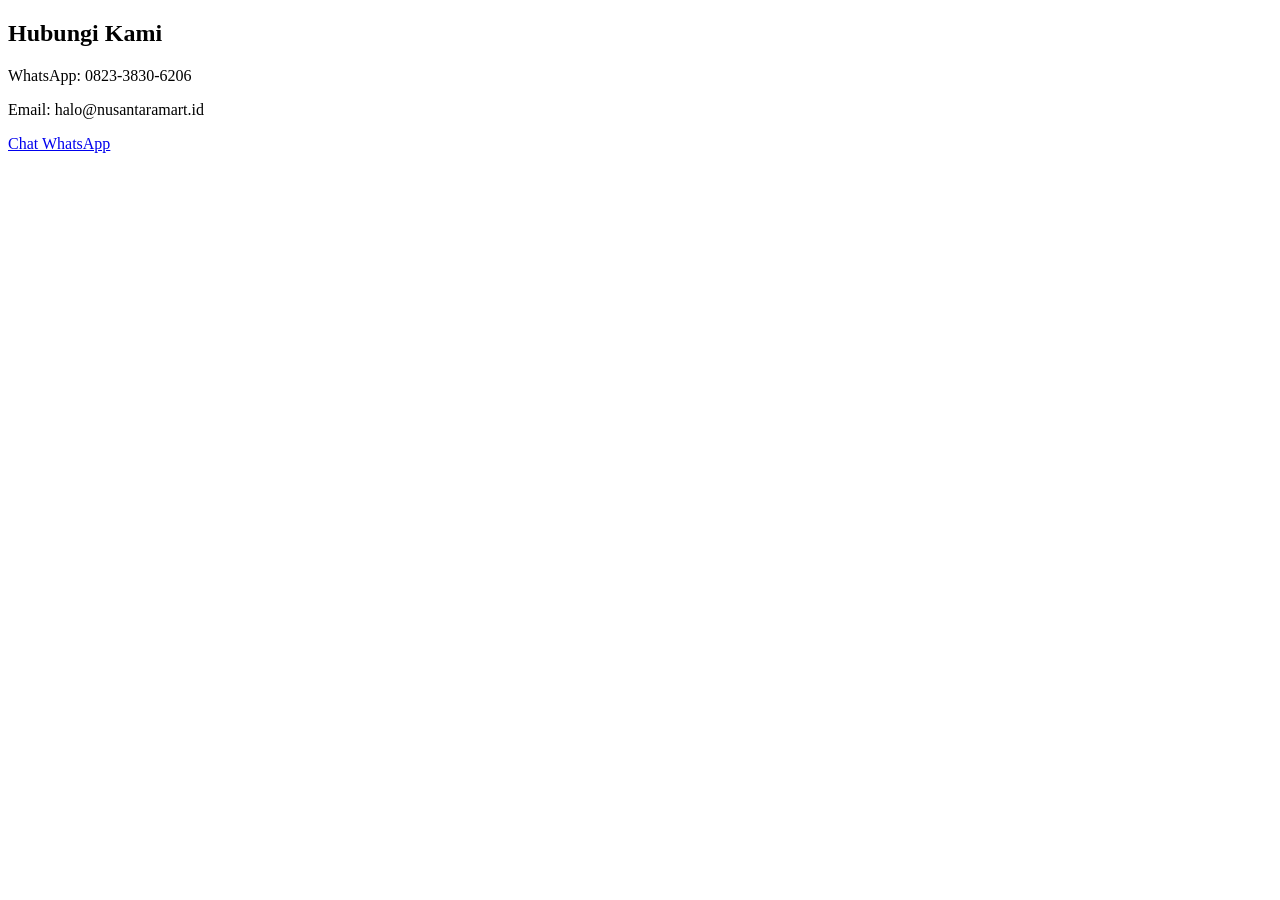
==== kontak.html @ 613c18ef "Upload NusantaraMart website" ====
<!DOCTYPE html>
<html lang="id">
<head><meta charset="UTF-8"><title>Kontak</title><link rel="stylesheet" href="assets/style.css"></head>
<body>
<section><h1>Hubungi Kami</h1>
<p>WhatsApp: 0823-3830-6206</p>
<p>Email: halo@nusantaramart.id</p>
<a class="btn" href="https://wa.me/message/3FCT372LEJSHL1">Chat WhatsApp</a>
</section>
</body>
</html>
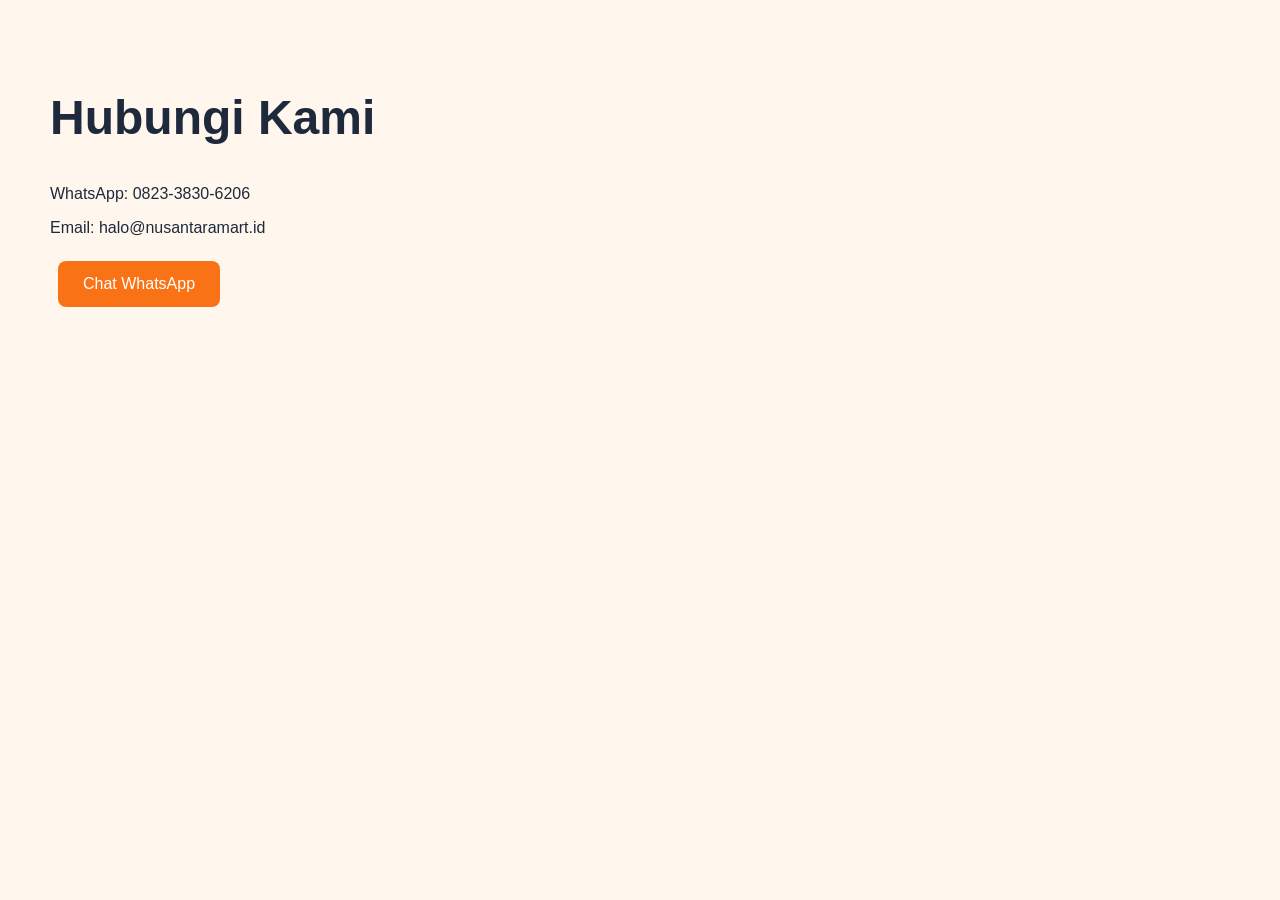
==== commit 0a6af075: "Fix CSS path" ====
--- a/kontak.html
+++ b/kontak.html
@@ -1,7 +1,7 @@
 
 <!DOCTYPE html>
 <html lang="id">
-<head><meta charset="UTF-8"><title>Kontak</title><link rel="stylesheet" href="assets/style.css"></head>
+<head><meta charset="UTF-8"><title>Kontak</title><link rel="stylesheet" href="style.css"></head>
 <body>
 <section><h1>Hubungi Kami</h1>
 <p>WhatsApp: 0823-3830-6206</p>
--- a/style.css
+++ b/style.css
@@ -0,0 +1,17 @@
+
+*{box-sizing:border-box;font-family:Arial,sans-serif}
+body{margin:0;color:#1e293b;background:#fff7ed}
+.hero{min-height:650px;background:linear-gradient(135deg,#14532d,#0f172a);color:white;padding:30px}
+nav{display:flex;justify-content:space-between;align-items:center}
+.logo{font-size:28px;font-weight:bold}.logo span{color:#f97316}
+.menu a{color:white;text-decoration:none;margin:10px}
+.hero-content{max-width:600px;margin:120px auto 0}
+h1{font-size:48px}
+.btn{display:inline-block;background:#f97316;color:white;padding:14px 25px;border-radius:8px;text-decoration:none;margin:8px}
+.secondary{background:white;color:#14532d}
+section{padding:50px}
+.features,.cards{display:flex;gap:20px;justify-content:center;flex-wrap:wrap}
+.features div,.card{background:white;padding:25px;border-radius:15px;box-shadow:0 5px 15px #ddd;width:280px}
+h2{text-align:center}
+.top{background:#14532d;color:white;padding:40px}
+footer{text-align:center;padding:30px;background:#14532d;color:white}
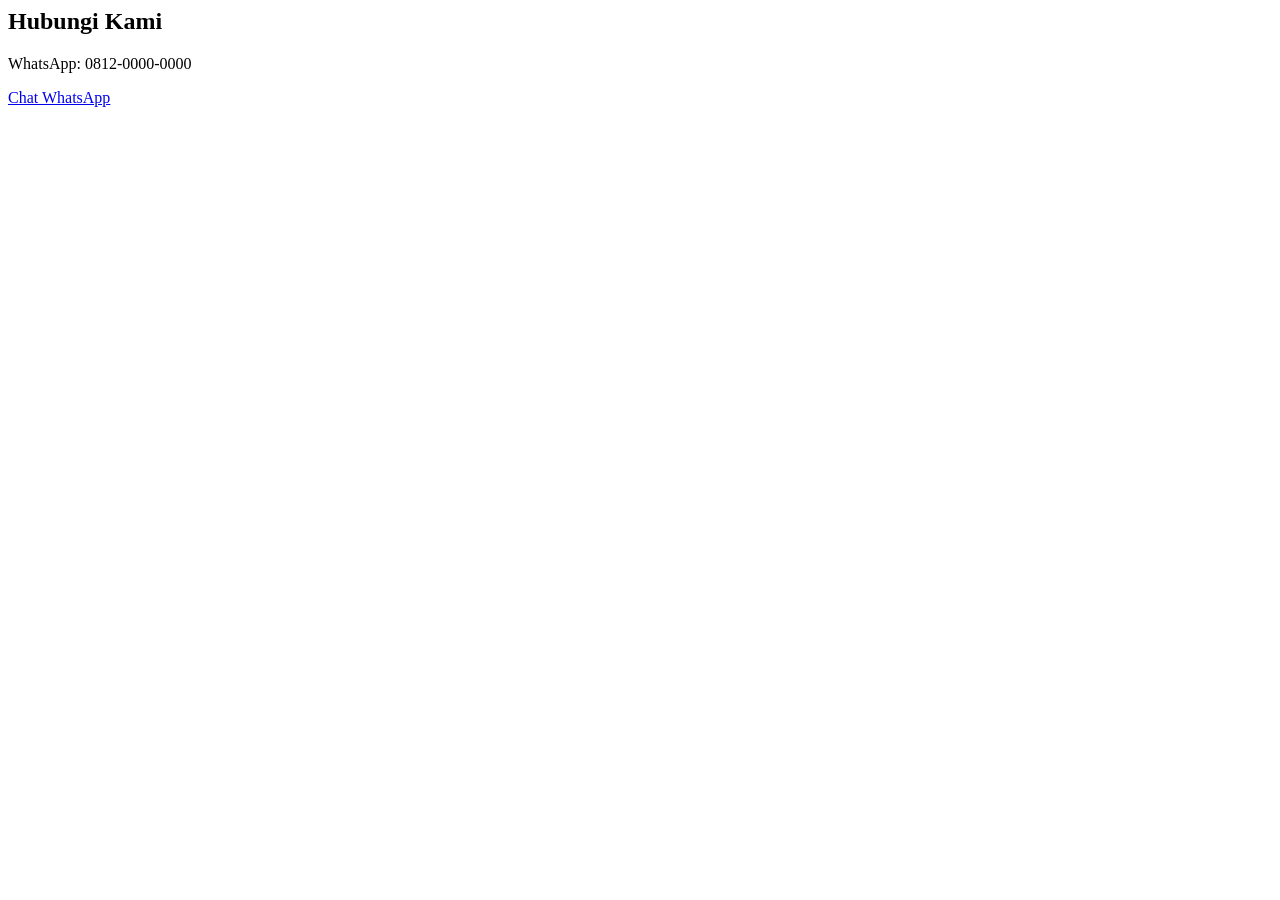
==== commit 4040fd30: "Update NusantaraMart V2" ====
--- a/kontak.html
+++ b/kontak.html
@@ -1,12 +1,3 @@
 
-<!DOCTYPE html>
-<html lang="id">
-<head><meta charset="UTF-8"><title>Kontak</title><link rel="stylesheet" href="style.css"></head>
-<body>
-<section><h1>Hubungi Kami</h1>
-<p>WhatsApp: 0823-3830-6206</p>
-<p>Email: halo@nusantaramart.id</p>
-<a class="btn" href="https://wa.me/message/3FCT372LEJSHL1">Chat WhatsApp</a>
-</section>
-</body>
-</html>
+<html><head><title>Kontak</title><link rel="stylesheet" href="assets/style.css"></head>
+<body><section><h1>Hubungi Kami</h1><p>WhatsApp: 0812-0000-0000</p><a class="btn" href="https://wa.me/628000000000">Chat WhatsApp</a></section></body></html>
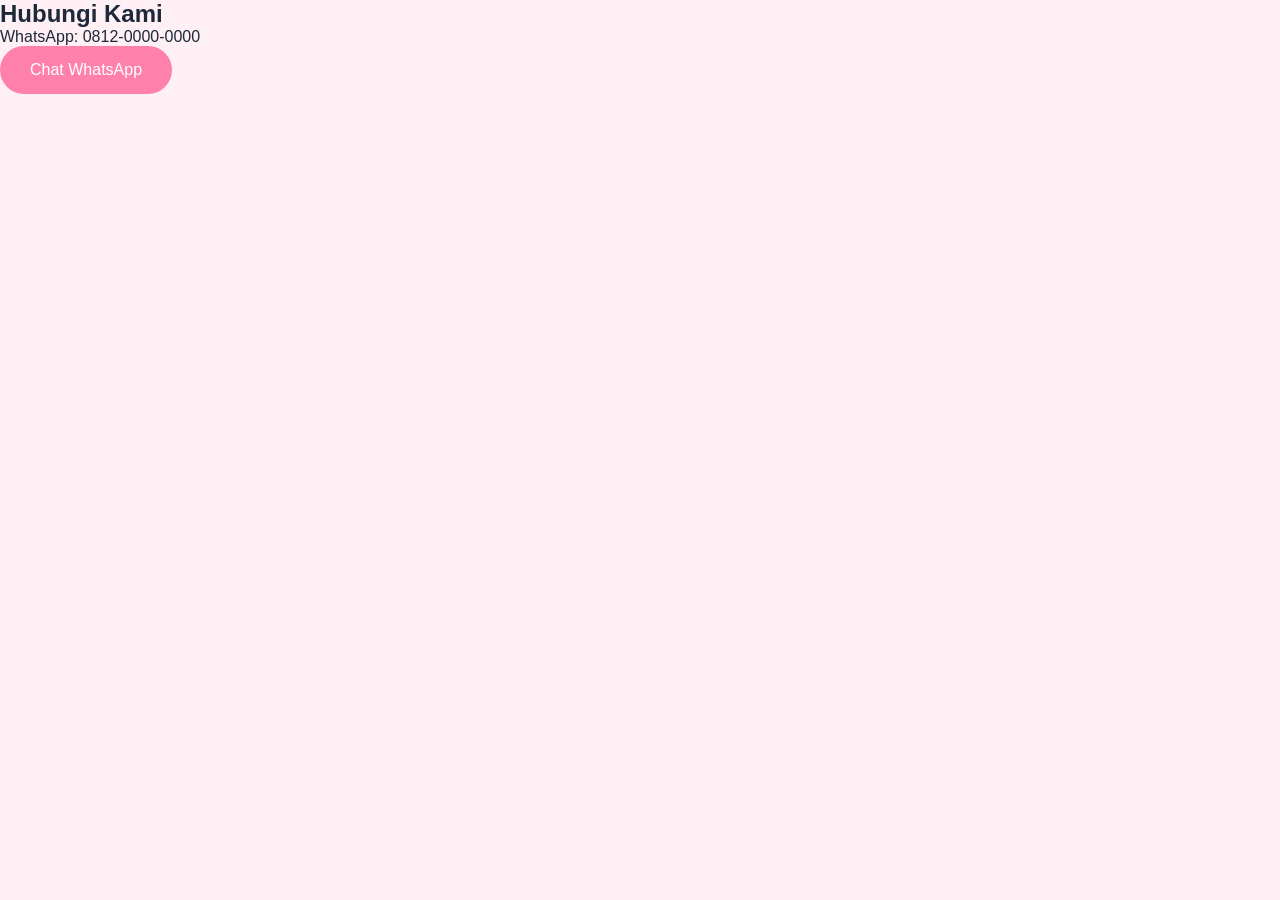
==== commit 2a633aa1: "fixed" ====
--- a/kontak.html
+++ b/kontak.html
@@ -1,3 +1,3 @@
 
-<html><head><title>Kontak</title><link rel="stylesheet" href="assets/style.css"></head>
+<html><head><title>Kontak</title><link rel="stylesheet" href="style.css"></head>
 <body><section><h1>Hubungi Kami</h1><p>WhatsApp: 0812-0000-0000</p><a class="btn" href="https://wa.me/628000000000">Chat WhatsApp</a></section></body></html>
--- a/style.css
+++ b/style.css
@@ -0,0 +1,800 @@
+*{
+margin:0;
+padding:0;
+box-sizing:border-box;
+font-family:'Segoe UI',sans-serif;
+}
+
+
+
+body{
+background:#fff0f5;
+color:#1d2939;
+}
+
+
+
+/* NAVBAR */
+
+header{
+    display:flex;
+    justify-content:space-between;
+    align-items:center;
+    padding:20px 8%;
+    background:#c2185b;
+}
+
+
+.logo{
+    font-size:32px;
+    font-weight:800;
+    color:white;
+}
+
+
+.logo span{
+    color:#ff80ab;
+}
+
+
+nav{
+    display:flex;
+    gap:35px;
+}
+
+
+nav a{
+    color:white;
+    text-decoration:none;
+    font-size:18px;
+}
+
+
+nav a:hover{
+
+color:#ff80ab;
+
+}
+
+
+
+
+
+/* HERO */
+
+
+.hero{
+
+min-height:700px;
+
+background:
+linear-gradient(
+90deg,
+rgba(6,43,43,.95),
+rgba(6,43,43,.35)
+),
+url("bunga.jpg");
+
+background-size:cover;
+background-position:center;
+
+display:flex;
+align-items:center;
+
+padding:0 8%;
+
+}
+
+
+
+.hero-text{
+
+color:white;
+max-width:600px;
+
+}
+
+
+
+.hero h1{
+
+font-size:65px;
+line-height:1.1;
+
+}
+
+
+
+.hero p{
+
+font-size:20px;
+margin:25px 0;
+
+}
+
+
+
+
+.btn,
+.btn-secondary{
+
+
+display:inline-block;
+
+padding:15px 30px;
+
+border-radius:30px;
+
+text-decoration:none;
+
+margin-right:15px;
+
+}
+
+
+
+.btn{
+
+background:#ff80ab;
+color:white;
+
+}
+
+
+
+.btn-secondary{
+
+background:white;
+color:#c2185b;
+
+}
+
+
+
+
+/* FEATURES */
+
+
+.features,
+.products{
+
+padding:80px 8%;
+
+text-align:center;
+
+}
+
+
+
+.features h2,
+.products h2{
+
+font-size:40px;
+margin-bottom:50px;
+
+}
+
+
+
+.feature-container,
+.product-container{
+
+
+display:flex;
+
+gap:30px;
+
+justify-content:center;
+
+}
+
+
+
+.feature,
+.card{
+
+
+background:white;
+
+padding:30px;
+
+border-radius:20px;
+
+box-shadow:0 10px 30px #0002;
+
+
+}
+
+
+
+
+.feature{
+
+width:300px;
+
+}
+
+
+
+
+.card{
+
+width:300px;
+
+}
+
+
+
+
+.card img{
+
+width:100%;
+
+height:220px;
+
+object-fit:cover;
+
+border-radius:15px;
+
+}
+
+
+
+.card h3{
+
+margin:20px 0;
+
+}
+
+
+
+.card h4{
+
+font-size:25px;
+
+color:#ff80ab;
+
+margin:15px;
+
+}
+
+
+
+button{
+
+background:#ff80ab;
+
+border:none;
+
+color:white;
+
+padding:12px 35px;
+
+border-radius:25px;
+
+font-size:16px;
+
+}
+
+
+
+
+footer{
+
+background:#c2185b;
+
+color:white;
+
+text-align:center;
+
+padding:30px;
+
+}
+
+
+
+
+
+
+@media(max-width:768px){
+
+
+header{
+
+flex-direction:column;
+
+}
+
+
+nav{
+
+margin-top:20px;
+
+}
+
+
+.hero h1{
+
+font-size:40px;
+
+}
+
+
+
+.feature-container,
+.product-container{
+
+flex-direction:column;
+
+align-items:center;
+
+}
+
+
+}
+.category{
+
+padding:80px 8%;
+text-align:center;
+background:white;
+
+}
+
+
+.category h2{
+
+font-size:40px;
+margin-bottom:50px;
+
+}
+
+
+
+.category-container{
+
+display:flex;
+justify-content:center;
+gap:30px;
+flex-wrap:wrap;
+
+}
+
+
+
+.category-card{
+
+width:220px;
+height:180px;
+
+background:#fff0f5;
+
+border-radius:20px;
+
+display:flex;
+flex-direction:column;
+
+justify-content:center;
+align-items:center;
+
+box-shadow:0 10px 25px #0002;
+
+}
+
+
+
+.category-card h3{
+
+font-size:50px;
+
+}
+
+
+
+.category-card p{
+
+font-size:18px;
+font-weight:600;
+
+}
+.category{
+
+padding:80px 8%;
+text-align:center;
+background:white;
+
+}
+
+
+.category h2{
+
+font-size:40px;
+margin-bottom:50px;
+
+}
+
+
+.category-container{
+
+display:flex;
+justify-content:center;
+gap:30px;
+flex-wrap:wrap;
+
+}
+
+
+.category-card{
+
+width:220px;
+height:180px;
+
+background:#fff0f5;
+
+border-radius:20px;
+
+display:flex;
+flex-direction:column;
+
+justify-content:center;
+align-items:center;
+
+box-shadow:0 10px 25px #0002;
+
+}
+
+
+.category-card h3{
+
+font-size:50px;
+
+}
+
+
+.category-card p{
+
+font-size:18px;
+font-weight:600;
+
+}
+.products{
+
+padding:80px 8%;
+background:#fff0f5;
+text-align:center;
+
+}
+
+
+.products h2{
+
+font-size:40px;
+margin-bottom:50px;
+
+}
+
+
+
+.product-container{
+
+display:flex;
+justify-content:center;
+gap:30px;
+flex-wrap:wrap;
+
+}
+
+
+
+.product-card{
+
+width:280px;
+background:white;
+
+border-radius:25px;
+
+padding:20px;
+
+box-shadow:0 10px 30px #0002;
+
+transition:.3s;
+
+}
+
+
+.product-card:hover{
+
+transform:translateY(-10px);
+
+}
+
+
+
+.product-card img{
+
+width:100%;
+height:220px;
+object-fit:cover;
+
+border-radius:20px;
+
+}
+
+
+
+.product-card h3{
+
+font-size:24px;
+
+}
+
+
+
+.price{
+
+font-size:22px;
+font-weight:bold;
+color:#ff80ab;
+
+}
+
+
+
+.product-card button{
+
+background:#ff80ab;
+color:white;
+
+border:none;
+
+padding:12px 30px;
+
+border-radius:30px;
+
+font-size:16px;
+
+}
+.stats{
+
+padding:80px 8%;
+background:#c2185b;
+text-align:center;
+color:white;
+
+}
+
+
+.stats h2{
+
+font-size:40px;
+margin-bottom:50px;
+
+}
+
+
+
+.stats-container{
+
+display:flex;
+justify-content:center;
+gap:30px;
+flex-wrap:wrap;
+
+}
+
+
+
+.stat-card{
+
+width:220px;
+
+padding:35px;
+
+background:white;
+
+color:#1f2937;
+
+border-radius:20px;
+
+box-shadow:0 10px 25px #0003;
+
+}
+
+
+
+.stat-card h3{
+
+font-size:45px;
+color:#ff80ab;
+
+margin:0;
+
+}
+
+
+.stat-card p{
+
+font-size:18px;
+
+}
+.testimoni{
+
+padding:80px 8%;
+background:#fff0f5;
+text-align:center;
+
+}
+
+
+.testimoni h2{
+
+font-size:40px;
+margin-bottom:50px;
+
+}
+
+
+.testimoni-container{
+
+display:flex;
+justify-content:center;
+gap:30px;
+flex-wrap:wrap;
+
+}
+
+
+.testimoni-card{
+
+width:300px;
+background:white;
+
+padding:30px;
+
+border-radius:20px;
+
+box-shadow:0 10px 25px #0002;
+
+}
+
+
+.testimoni-card p{
+
+font-size:18px;
+
+line-height:1.6;
+
+}
+
+
+.testimoni-card h3{
+
+color:#ff9800;
+
+}
+
+
+.testimoni-card span{
+
+font-weight:bold;
+
+}
+
+.buy-button:hover{
+
+background:#128C7E;
+
+transform:scale(1.05);
+
+}
+.footer{
+
+background:#c2185b;
+color:white;
+
+padding:60px 8% 20px;
+
+}
+
+
+.footer-container{
+
+display:flex;
+justify-content:space-between;
+gap:40px;
+flex-wrap:wrap;
+
+}
+
+
+
+.footer-box{
+
+width:250px;
+
+}
+
+
+
+.footer-box h2{
+
+color:#ff80ab;
+
+}
+
+
+
+.footer-box h3{
+
+margin-bottom:20px;
+
+}
+
+
+
+.footer-box a{
+
+display:block;
+
+color:white;
+
+text-decoration:none;
+
+margin-bottom:10px;
+
+}
+
+
+
+.footer-box p{
+
+line-height:1.6;
+
+}
+
+
+
+.copyright{
+
+margin-top:40px;
+
+padding-top:20px;
+
+border-top:1px solid #ffffff33;
+
+text-align:center;
+
+}
+.product-card:hover,
+.feature:hover,
+.category-card:hover{
+
+transform:translateY(-10px);
+
+box-shadow:0 15px 30px #ff80ab55;
+
+}
+
+
+/* ===== FIXED RESPONSIVE IMPROVEMENTS ===== */
+html { scroll-behavior: smooth; }
+a { transition: .3s ease; }
+.product-card, .feature, .category-card, .stat-card, .testimoni-card {
+    transition: transform .3s ease, box-shadow .3s ease;
+}
+.buy-button, .product-card a {
+    display:inline-block;
+    margin-top:15px;
+    padding:12px 24px;
+    background:#c2185b;
+    color:white;
+    text-decoration:none;
+    border-radius:30px;
+}
+.buy-button:hover, .product-card a:hover {
+    background:#ff80ab;
+}
+@media(max-width:768px){
+    .hero { min-height:600px; }
+    .hero h1 { font-size:38px; }
+    nav { flex-wrap:wrap; justify-content:center; gap:15px; }
+}
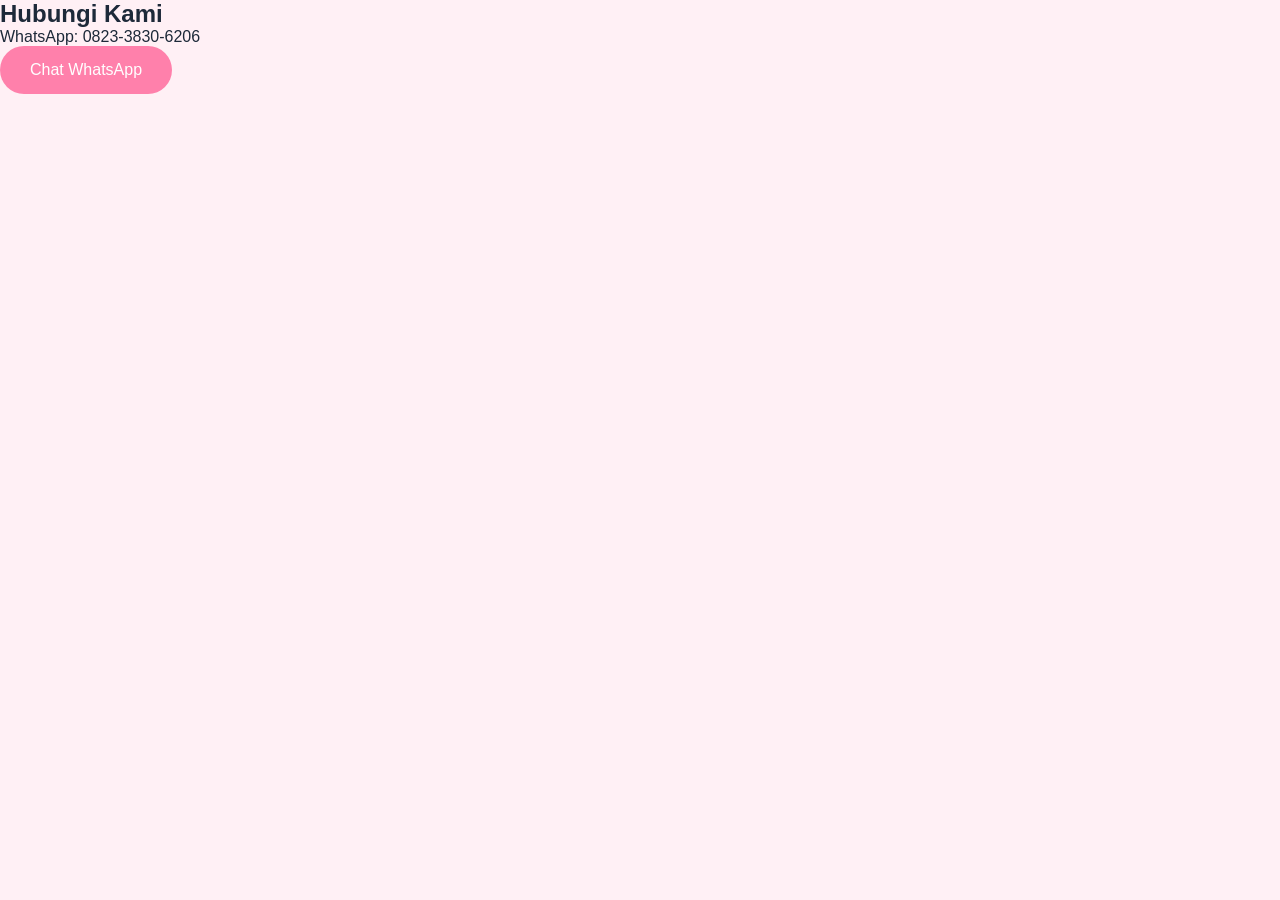
==== commit 65c8a60a: "Update WhatsApp contact information and link" ====
--- a/kontak.html
+++ b/kontak.html
@@ -1,3 +1,3 @@
 
 <html><head><title>Kontak</title><link rel="stylesheet" href="style.css"></head>
-<body><section><h1>Hubungi Kami</h1><p>WhatsApp: 0812-0000-0000</p><a class="btn" href="https://wa.me/628000000000">Chat WhatsApp</a></section></body></html>
+<body><section><h1>Hubungi Kami</h1><p>WhatsApp: 0823-3830-6206</p><a class="btn" href="https://wa.me/message/3FCT372LEJSHL1">Chat WhatsApp</a></section></body></html>
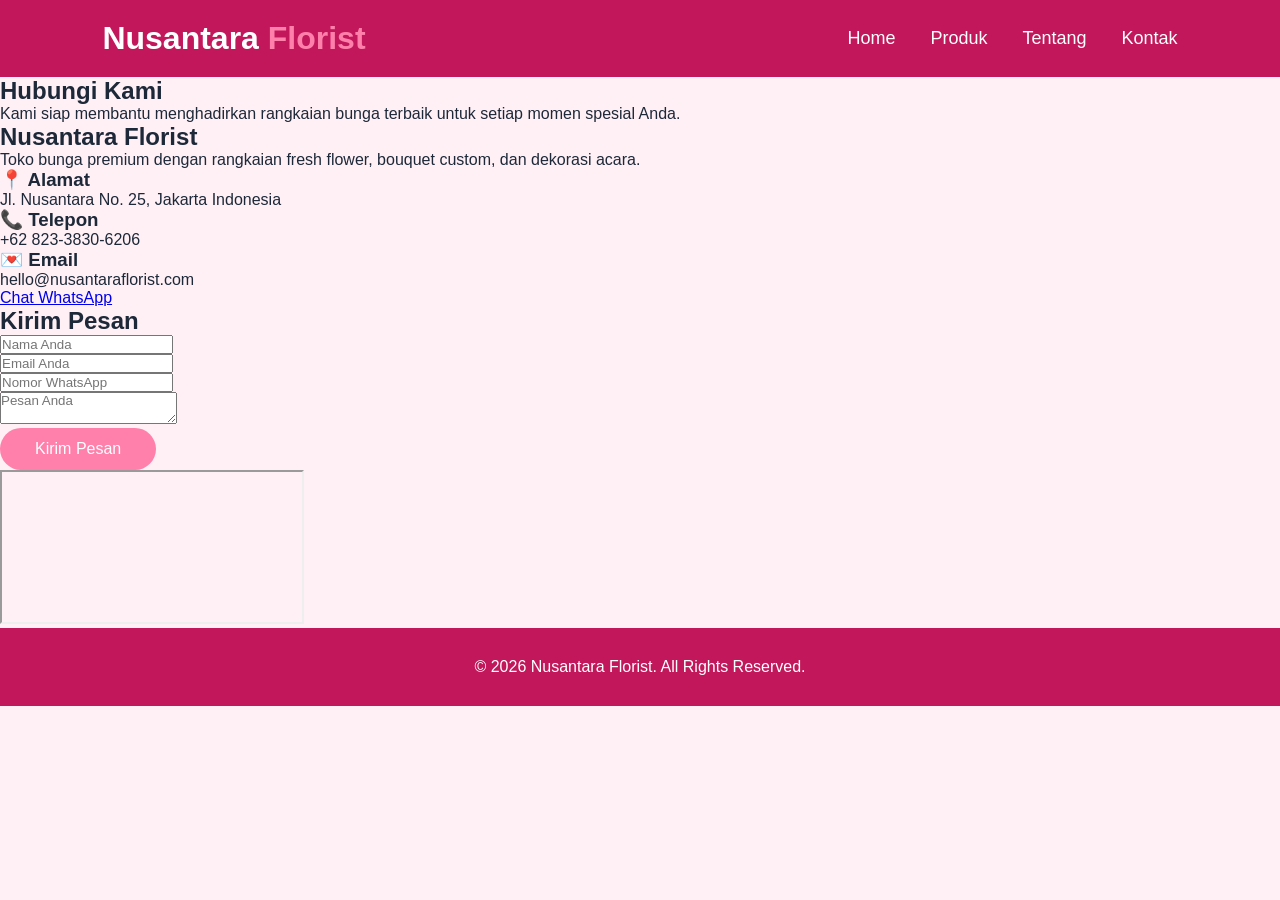
==== commit 5cd43d80: "Revamp kontak.html with new layout and contact form Updated the kontak.html file to enhance the layo" ====
--- a/kontak.html
+++ b/kontak.html
@@ -1,3 +1,203 @@
-
-<html><head><title>Kontak</title><link rel="stylesheet" href="style.css"></head>
-<body><section><h1>Hubungi Kami</h1><p>WhatsApp: 0823-3830-6206</p><a class="btn" href="https://wa.me/message/3FCT372LEJSHL1">Chat WhatsApp</a></section></body></html>
+<!DOCTYPE html>
+<html lang="id">
+<head>
+<meta charset="UTF-8">
+<meta name="viewport" content="width=device-width, initial-scale=1.0">
+
+<title>Hubungi Kami | Nusantara Florist</title>
+
+<link rel="stylesheet" href="style.css">
+
+<link href="https://fonts.googleapis.com/css2?family=Playfair+Display:wght@500;700&family=Poppins:wght@300;400;600&display=swap" rel="stylesheet">
+
+</head>
+
+<body>
+
+
+<header class="navbar">
+
+<div class="logo">
+Nusantara <span>Florist</span>
+</div>
+
+<nav>
+<a href="index.html">Home</a>
+<a href="produk.html">Produk</a>
+<a href="tentang.html">Tentang</a>
+<a class="active" href="kontak.html">Kontak</a>
+</nav>
+
+</header>
+
+
+
+<section class="contact-hero">
+
+<div class="hero-overlay">
+
+<h1>Hubungi Kami</h1>
+
+<p>
+Kami siap membantu menghadirkan rangkaian bunga terbaik
+untuk setiap momen spesial Anda.
+</p>
+
+</div>
+
+</section>
+
+
+
+<section class="contact-container">
+
+
+<div class="contact-info">
+
+
+<h2>Nusantara Florist</h2>
+
+<p>
+Toko bunga premium dengan rangkaian
+fresh flower, bouquet custom, dan dekorasi acara.
+</p>
+
+
+<div class="info-box">
+
+<h3>📍 Alamat</h3>
+
+<p>
+Jl. Nusantara No. 25,
+Jakarta Indonesia
+</p>
+
+</div>
+
+
+
+<div class="info-box">
+
+<h3>📞 Telepon</h3>
+
+<p>
++62 823-3830-6206
+</p>
+
+</div>
+
+
+
+<div class="info-box">
+
+<h3>💌 Email</h3>
+
+<p>
+hello@nusantaraflorist.com
+</p>
+
+</div>
+
+
+
+<a href="https://wa.me/message/3FCT372LEJSHL1"
+class="whatsapp-btn">
+
+Chat WhatsApp
+
+</a>
+
+
+</div>
+
+
+
+
+
+<div class="contact-form">
+
+
+<h2>Kirim Pesan</h2>
+
+
+<form>
+
+
+<div class="input-group">
+
+<input type="text"
+placeholder="Nama Anda">
+
+</div>
+
+
+
+<div class="input-group">
+
+<input type="email"
+placeholder="Email Anda">
+
+</div>
+
+
+
+<div class="input-group">
+
+<input type="text"
+placeholder="Nomor WhatsApp">
+
+</div>
+
+
+
+<div class="input-group">
+
+<textarea
+placeholder="Pesan Anda"></textarea>
+
+</div>
+
+
+
+<button>
+Kirim Pesan
+</button>
+
+
+</form>
+
+
+</div>
+
+
+</section>
+
+
+
+<section class="map">
+
+<iframe
+
+src="https://maps.app.goo.gl/7ZtGht8L7bv4ozLG8"
+
+loading="lazy">
+
+</iframe>
+
+</section>
+
+
+
+<footer>
+
+<p>
+© 2026 Nusantara Florist.
+All Rights Reserved.
+</p>
+
+</footer>
+
+
+
+</body>
+</html>
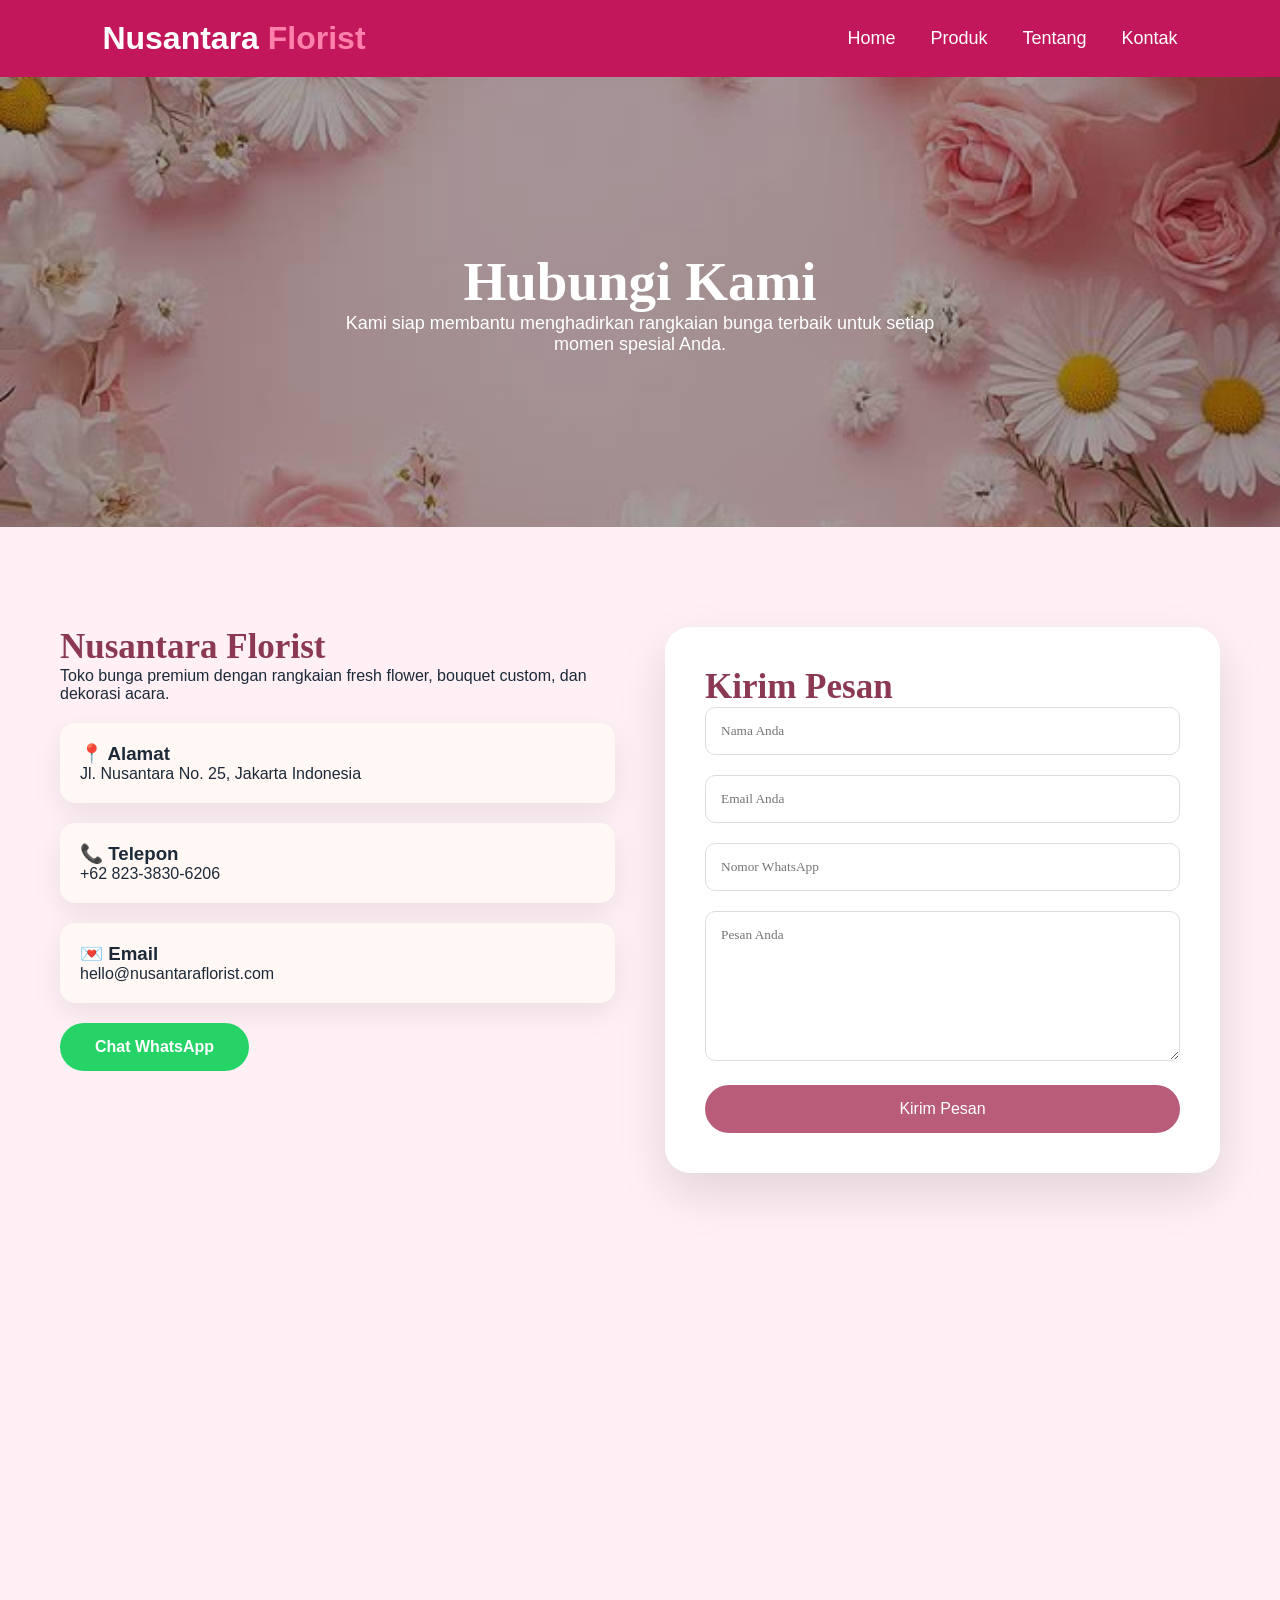
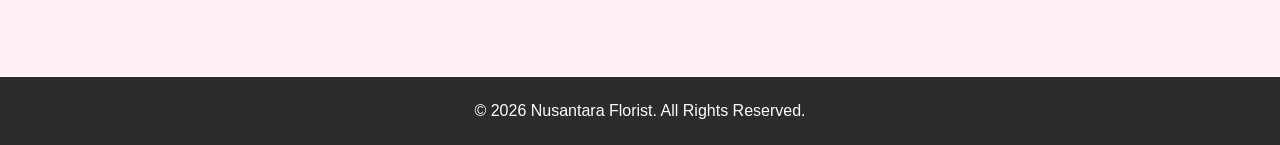
==== commit 373ccafa: "Add WhatsApp messaging functionality to kontak.html" ====
--- a/kontak.html
+++ b/kontak.html
@@ -198,6 +198,44 @@
 </footer>
 
 
-
+<script>
+
+function kirimWhatsApp(){
+
+let nama =
+document.querySelector('input[placeholder="Nama Anda"]').value;
+
+let email =
+document.querySelector('input[placeholder="Email Anda"]').value;
+
+let wa =
+document.querySelector('input[placeholder="Nomor WhatsApp"]').value;
+
+let pesan =
+document.querySelector('textarea').value;
+
+
+let text =
+`Halo Nusantara Florist
+
+Nama: ${nama}
+Email: ${email}
+WhatsApp: ${wa}
+
+Pesan:
+${pesan}`;
+
+
+let nomor = "6282338306206";
+
+
+window.open(
+"https://wa.me/"+nomor+"?text="+encodeURIComponent(text),
+"_blank"
+);
+
+}
+
+</script>
 </body>
 </html>
--- a/style.css
+++ b/style.css
@@ -798,3 +798,285 @@
     .hero h1 { font-size:38px; }
     nav { flex-wrap:wrap; justify-content:center; gap:15px; }
 }
+/* ===============================
+ PREMIUM CONTACT PAGE
+=============================== */
+
+
+.contact-hero{
+
+height:450px;
+
+background:
+linear-gradient(
+rgba(0,0,0,.35),
+rgba(0,0,0,.35)
+),
+url("bunga.jpg");
+
+background-size:cover;
+
+background-position:center;
+
+display:flex;
+
+align-items:center;
+
+justify-content:center;
+
+text-align:center;
+
+color:white;
+
+}
+
+
+
+.contact-hero h1{
+
+font-family:'Playfair Display';
+
+font-size:55px;
+
+}
+
+
+
+.contact-hero p{
+
+font-size:18px;
+
+max-width:600px;
+
+}
+
+
+
+
+
+.contact-container{
+
+
+max-width:1200px;
+
+margin:80px auto;
+
+padding:20px;
+
+display:grid;
+
+grid-template-columns:1fr 1fr;
+
+gap:50px;
+
+
+}
+
+
+
+
+
+.contact-info h2,
+.contact-form h2{
+
+
+font-family:'Playfair Display';
+
+font-size:35px;
+
+color:#8b3852;
+
+
+}
+
+
+
+
+
+.info-box{
+
+
+background:#fff8f4;
+
+padding:20px;
+
+margin:20px 0;
+
+border-radius:15px;
+
+box-shadow:
+0 10px 30px rgba(0,0,0,.08);
+
+
+}
+
+
+
+
+
+.whatsapp-btn{
+
+
+display:inline-block;
+
+background:#25D366;
+
+color:white;
+
+padding:15px 35px;
+
+border-radius:40px;
+
+text-decoration:none;
+
+font-weight:600;
+
+
+}
+
+
+
+
+
+.contact-form{
+
+
+background:white;
+
+padding:40px;
+
+border-radius:25px;
+
+box-shadow:
+0 20px 50px rgba(0,0,0,.12);
+
+
+}
+
+
+
+
+.input-group{
+
+
+margin-bottom:20px;
+
+
+}
+
+
+
+input,
+textarea{
+
+
+width:100%;
+
+padding:15px;
+
+border:1px solid #ddd;
+
+border-radius:10px;
+
+font-family:Poppins;
+
+
+}
+
+
+textarea{
+
+height:150px;
+
+}
+
+
+
+
+
+.contact-form button{
+
+
+width:100%;
+
+padding:15px;
+
+background:#b85c7a;
+
+color:white;
+
+border:none;
+
+border-radius:30px;
+
+font-size:16px;
+
+cursor:pointer;
+
+
+}
+
+
+
+.contact-form button:hover{
+
+background:#8b3852;
+
+}
+
+
+
+
+
+.map iframe{
+
+
+width:100%;
+
+height:400px;
+
+border:0;
+
+
+}
+
+
+
+
+
+footer{
+
+
+background:#2c2c2c;
+
+color:white;
+
+text-align:center;
+
+padding:25px;
+
+
+}
+
+
+
+
+
+@media(max-width:768px){
+
+
+.contact-container{
+
+grid-template-columns:1fr;
+
+}
+
+
+.contact-hero h1{
+
+font-size:40px;
+
+}
+
+
+}
